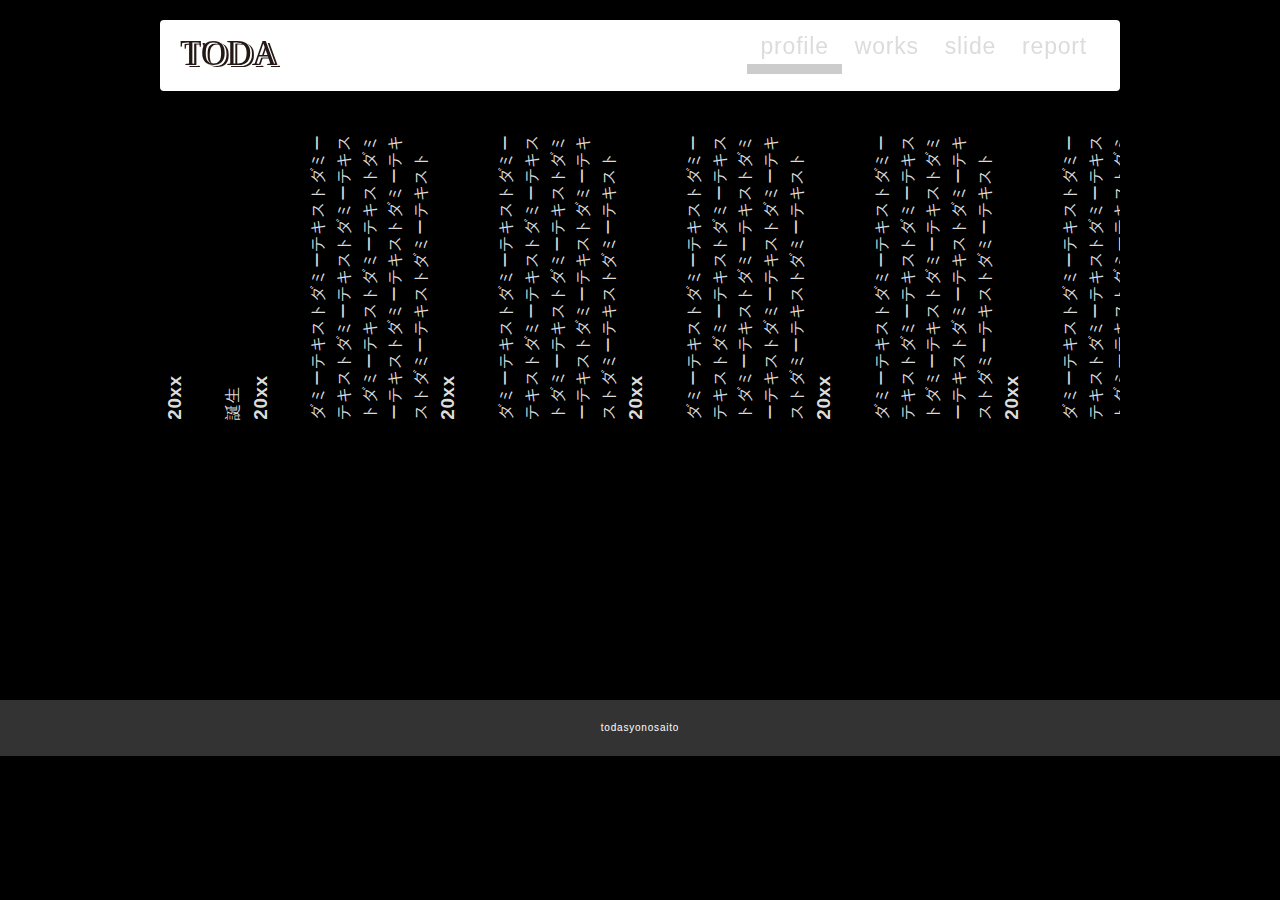
==== profile.html @ 73a9586e "7/13 16:22" ====
<!DOCTYPE html>
<html lang="ja">
  <head>
    <meta charset="UTF-8" />
    <meta http-equiv="X-UA-Compatible" content="IE=edge" />
    <meta name="viewport" content="width=device-width, initial-scale=1.0" />
    <link rel="stylesheet" href="./css/style.css" />

    <!-- cdnからjquery読み込み -->
    <script
      src="https://code.jquery.com/jquery-3.6.0.js"
      integrity="sha256-H+K7U5CnXl1h5ywQfKtSj8PCmoN9aaq30gDh27Xc0jk="
      crossorigin="anonymous"
    ></script>
    <script src="./js/main.js"></script>
    <title>プロフィールページ</title>
  </head>
  <body class="contents_page">
    <header>
      <div class="inner">
        <div id="menu_btn"></div>
        <p id="header_logo">
          <a href="./index.html"><img src="./images/logo_website_toda333.svg" alt="" /></a>
        </p>
        <ul id="global_menu">
          <li class="current"><a href="./profile.html">profile</a></li>
          <li><a href="./works.html">works</a></li>
          <li><a href="./slide.html">slide</a></li>
          <li><a href="./report.html">report</a></li>
        </ul>
      </div>
    </header>



    
    <div class="contents">
      <section>
        <div class="profile_container">
          <h3>20xx</h3>
          <div>誕生</div>
          <h3>20xx</h3>
          <div>
            ダミーテキストダミーテキストダミーテキストダミーテキストダミーテキストダミーテキストダミーテキストダミーテキストダミーテキストダミーテキストダミーテキストダミーテキスト
          </div>
          <h3>20xx</h3>
          <div>
            ダミーテキストダミーテキストダミーテキストダミーテキストダミーテキストダミーテキストダミーテキストダミーテキストダミーテキストダミーテキストダミーテキストダミーテキスト
          </div>
          <h3>20xx</h3>
          <div>
            ダミーテキストダミーテキストダミーテキストダミーテキストダミーテキストダミーテキストダミーテキストダミーテキストダミーテキストダミーテキストダミーテキストダミーテキスト
          </div>
          <h3>20xx</h3>
          <div>
            ダミーテキストダミーテキストダミーテキストダミーテキストダミーテキストダミーテキストダミーテキストダミーテキストダミーテキストダミーテキストダミーテキストダミーテキスト
          </div>
          <h3>20xx</h3>
          <div>
            ダミーテキストダミーテキストダミーテキストダミーテキストダミーテキストダミーテキストダミーテキストダミーテキストダミーテキストダミーテキストダミーテキストダミーテキスト
          </div>
          <h3>20xx</h3>
          <div>
            ダミーテキストダミーテキストダミーテキストダミーテキストダミーテキストダミーテキストダミーテキストダミーテキストダミーテキストダミーテキストダミーテキストダミーテキスト
          </div>
          <h3>20xx</h3>
          <div>
            ダミーテキストダミーテキストダミーテキストダミーテキストダミーテキストダミーテキストダミーテキストダミーテキストダミーテキストダミーテキストダミーテキストダミーテキスト
          </div>
          <h3>20xx</h3>
          <div>
            ダミーテキストダミーテキストダミーテキストダミーテキストダミーテキストダミーテキストダミーテキストダミーテキストダミーテキストダミーテキストダミーテキストダミーテキスト
          </div>
          <h3>20xx</h3>
          <div>
            ダミーテキストダミーテキストダミーテキストダミーテキストダミーテキストダミーテキストダミーテキストダミーテキストダミーテキストダミーテキストダミーテキストダミーテキスト
          </div>
          <h3>20xx</h3>
          <div>
            ダミーテキストダミーテキストダミーテキストダミーテキストダミーテキストダミーテキストダミーテキストダミーテキストダミーテキストダミーテキストダミーテキストダミーテキスト
          </div>
          <h3>20xx</h3>
          <div>
            ダミーテキストダミーテキストダミーテキストダミーテキストダミーテキストダミーテキストダミーテキストダミーテキストダミーテキストダミーテキストダミーテキストダミーテキスト
          </div>
          <h3>20xx</h3>
          <div>
            ダミーテキストダミーテキストダミーテキストダミーテキストダミーテキストダミーテキストダミーテキストダミーテキストダミーテキストダミーテキストダミーテキストダミーテキスト
          </div>
        </div>
      </section>
    </div>

    <footer>todasyonosaito</footer>
  </body>
</html>
---- css/style.css ----
@charset "UTF-8";
/*======================================================
基本 全体の設定
======================================================*/
* {
  box-sizing: border-box;
  margin: 0;
  padding: 0;
}

html,
body {
  height: 100%;
  font-feature-settings: "palt";
  background-color: rgb(0, 0, 0);
  position: relative;
}

body {
  font-size: 16px;
  line-height: 1.6;
  font-family: "游ゴシック体", YuGothic, "游ゴシック", "Yu Gothic", "ヒラギノ角ゴ ProN W3", "Hiragino Kaku Gothic ProN", "メイリオ", Meiryo, sans-serif;
  color: #dcdcdc;
  letter-spacing: 0.05em;
}

a {
  color: inherit;
  transition: 0.3s all;/* 値が変わった場合、0.3秒かけて変化する */
}

/* a:hoverはマウスオーバーしたときのセレクタ */
a:hover {
  opacity: 0.7;
}

/* 画像は親要素からはみ出さないように最大幅を100%に */
img {
  max-width: 100%;
  height: auto;
}

/* リストの先頭に・がつかないように */
li {
  list-style: none;
}

@media (min-width: 901px) {
  .sp_only {
    display: none !important;
  }
}

@media (max-width: 900px) {
  .pc_only {
    display: none !important;
  }
}




/*======================================================
header
======================================================*/
header {
  position: fixed;/* position: fixedにするとスクロールしても同じ位置に表示される */
  z-index: 2; /* z-indexはレイヤーの前後関係。数字が大きくなるほど手前 */
  max-width: 1000px;/* max-widthは最大幅 ウィンドウが小さくなればそれに合わせてせまくなる */
  top: 0;
  left: 0;
  right: 0;
  margin: auto;
}

header a {
  display: block;
  text-decoration: none;/* a要素にもともと付く下線をなしに */
}

header .inner {
  background-color: #fff;
  position: relative;
  display: flex;
  justify-content: space-between;
  padding: 15px 20px;
  box-shadow: 0px 0px 5px rgba(0, 0, 0, 0.35);
  border-radius: 4px;
  margin: 20px;
}

/* ロゴ */
#header_logo img {
  display: block;
  width: 100px;
}

/* メニュー */
#global_menu {
  display: flex;
  font-size: 23px;
  position: relative;
}



#global_menu a {
  padding: 0px 13px;
  line-height: 1;
  position: relative;
}

#global_menu li {
  position: relative;
}

#global_menu li.current::before {
  content: "";
  bottom: 2px;
  position: absolute;
  width: 100%;
  height: 10px;
  background-color: #ccc;
}

#menu_btn{
  position: absolute;
  width: 40px;
  height: 40px;
  border-radius: 20px;
  right: 10px;
  top: 7px;
  background-color: #ccc;
  z-index: 30;
  cursor: pointer;
  display: none;
}

/* レスポンシブ */
@media (max-width: 900px) {
  header .inner {
    flex-direction: column;
  }

  #global_menu {
    flex-direction: column;
    display: none;
  }

  .open_menu #global_menu {
    display: flex;
  }

  #global_menu li a{
    padding: 10px 0;
    text-align: center;
  }

  #menu_btn{
    display: block;
  }
}

/*======================================================
footer
======================================================*/
footer {
  background-color: #333;
  color: #fff;
  text-align: center;
  padding: 20px;
  font-size: 10px;
}


/*======================================================
コンテンツ共通
======================================================*/

body.contents_page {/* classにcontents_pageが指定されているbodyタグ */
  padding-top: 100px;
}

.sec{
  margin-bottom: 40px;
}

.contents {
  max-width: 1000px;
  min-height: 600px;
  padding: 20px;
  margin: auto;
}

/* =================================================
トップページ
================================================= */
.top_eye_catch {
  height: 500px;
  color: rgb(255, 247, 247);
  font-weight: bold;
  background-image: url(../images/top.jpg);/* 背景画像 */
  background-size: cover;/* 背景画像のサイズ 要素いっぱいに表示 */
  background-position: center center;/* 背景画像の位置 */
  background-attachment: fixed;/* スクロールしたときの背景画像の位置 固定 */
  
  /* 上下左右中央テクニック https://ics.media/entry/17522/ */
  display: flex;
  align-items: center;
  justify-content: center;
}

.link_menu{
  padding-top: 10px;
}

.each_link{
  display: flex;
}

.each_link .link_pic{
  width: 200px;
}

.each_link .link_txt{
  margin-left: 30px;
  flex: 1;
}

.each_link .link_title{
  font-weight: bold;
  padding-bottom: 5px;
  margin-bottom: 5px;
  border-bottom: 1px solid #333;
}

a.link_btn{
  text-decoration: none;
  font-weight: bold;
  display: block;
  margin: 30px 0;
  border: 2px solid rgb(255, 255, 255);
  padding: 5px;
  text-align: center;
  border-radius: 50px;
  width: 200px;
}

a.link_btn:hover{/* classがlink_btnのaタグのマウスオーバー時 */
  opacity: 1;/* 半透明にならないように上書き */
  border-radius: 0;
  color: #fff;
  background-color: rgb(164, 164, 164);
}

/* =================================================
worksページ
================================================= */

.thumb_list {
  display: flex;
  flex-wrap: wrap;
  margin: 0 -10px;
}

.thumb_list li {
  width: 25%;
  padding: 10px;
}

@media (max-width: 900px) {
  .thumb_list li {
    width: 50%;
  }
}

@media (max-width: 500px) {
  .thumb_list li {
    width: 100%;
  }
}

.thumb_list li a {
  display: block;
  height: 120px;
  border: 1px solid #ccc;
  opacity: 1;
  overflow: hidden;/* はみ出た部分は隠す */
}

.thumb_list li a img {
  display: block;
  width: 100%;
  height: 100%;
  object-fit: cover;
  object-position: center center;
  
  transition: 0.4s all;
}

/* マウスオーバー時、中の画像が1.3倍になって10度傾く */
.thumb_list li a:hover img{
  transform: scale(1.3) rotate(10deg);
}

/*======================================================
reportページ
======================================================*/

.report_eye_catch {
  height: 300px;
  background-image: url(../images/report.jpg);
  background-size: cover;
  background-position: center center;
  display: flex;
  align-items: center;
  justify-content: center;
  color: #fff;
  font-weight: bold;
}

.report {
  border: 1px solid #ccc;
  padding: 40px;
}

.report .outline {
  margin-bottom: 40px;
  display: flex;
}

@media (max-width: 900px) {
  .report .outline {
    display: block;
  }
}

.report .outline .pic {
  width: 45%;
  border: 3px solid #999;
}

.report .outline .txt {
  flex: 1;
  padding-left: 20px;
}

.report h1 {
  margin-bottom: 20px;
  padding-left: 10px;
  border-left: 5px solid #ff9a02;
}

.ex_link {
  display: inline-block;
  position: relative;
  padding: 4px;
  padding-left: 26px;
}

.ex_link::before {
  box-sizing: border-box;
  content: "";
  display: block;
  width: 20px;
  height: 14px;
  border: 3px solid #666;
  border-radius: 3px;
  position: absolute;
  left: 0;
  top: 0;
  bottom: 0;
  margin: auto;
}

/* =================================================
profileページ
================================================= */
.profile_container{
  writing-mode: sideways-lr;
  width: 100%;
  height: 300px;
  overflow: auto;
}

.profile_container h3{
  margin-right: 30px;
}



/*======================================================
汎用
======================================================*/
.mb_m {
  margin-bottom: 20px;
}
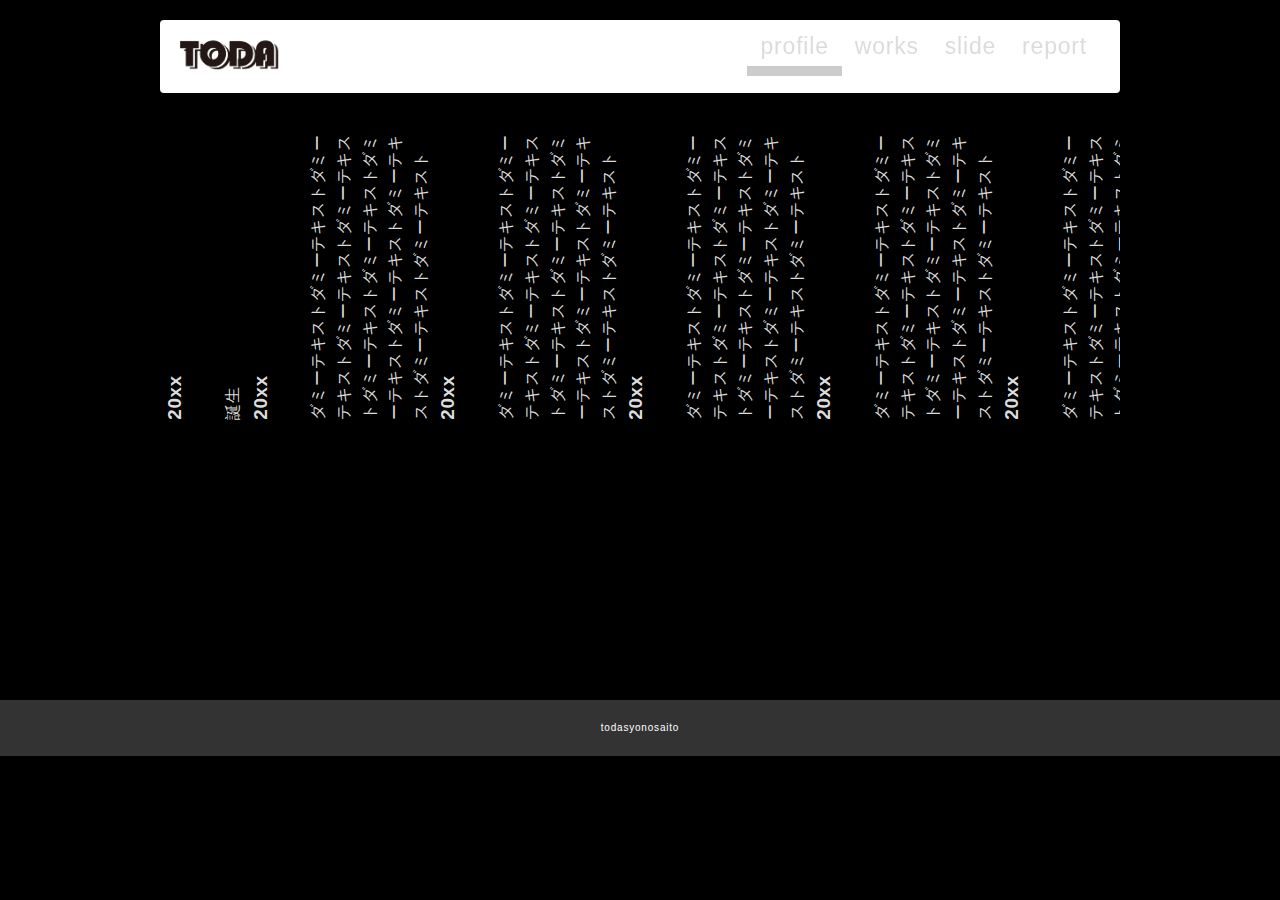
==== commit 6dcd6a39: "7/14 0:38" ====
--- a/profile.html
+++ b/profile.html
@@ -20,7 +20,7 @@
       <div class="inner">
         <div id="menu_btn"></div>
         <p id="header_logo">
-          <a href="./index.html"><img src="./images/logo_website_toda333.svg" alt="" /></a>
+          <a href="./index.html"><img src="./images/logo_website_toda333.png" alt="" /></a>
         </p>
         <ul id="global_menu">
           <li class="current"><a href="./profile.html">profile</a></li>
--- a/css/style.css
+++ b/css/style.css
@@ -199,8 +199,8 @@
   height: 500px;
   color: rgb(255, 247, 247);
   font-weight: bold;
-  background-image: url(../images/top.jpg);/* 背景画像 */
-  background-size: cover;/* 背景画像のサイズ 要素いっぱいに表示 */
+  background-image: url(../images/top_todaatume02.jpg);/* 背景画像 */
+  background-size: 100%;/* 背景画像のサイズ 要素いっぱいに表示 */
   background-position: center center;/* 背景画像の位置 */
   background-attachment: fixed;/* スクロールしたときの背景画像の位置 固定 */
   
@@ -252,6 +252,9 @@
   color: #fff;
   background-color: rgb(164, 164, 164);
 }
+
+
+
 
 /* =================================================
 worksページ
@@ -373,6 +376,16 @@
   margin: auto;
 }
 
+/*///////////////*/
+
+	
+
+
+/*//////////*/
+
+
+
+
 /* =================================================
 profileページ
 ================================================= */
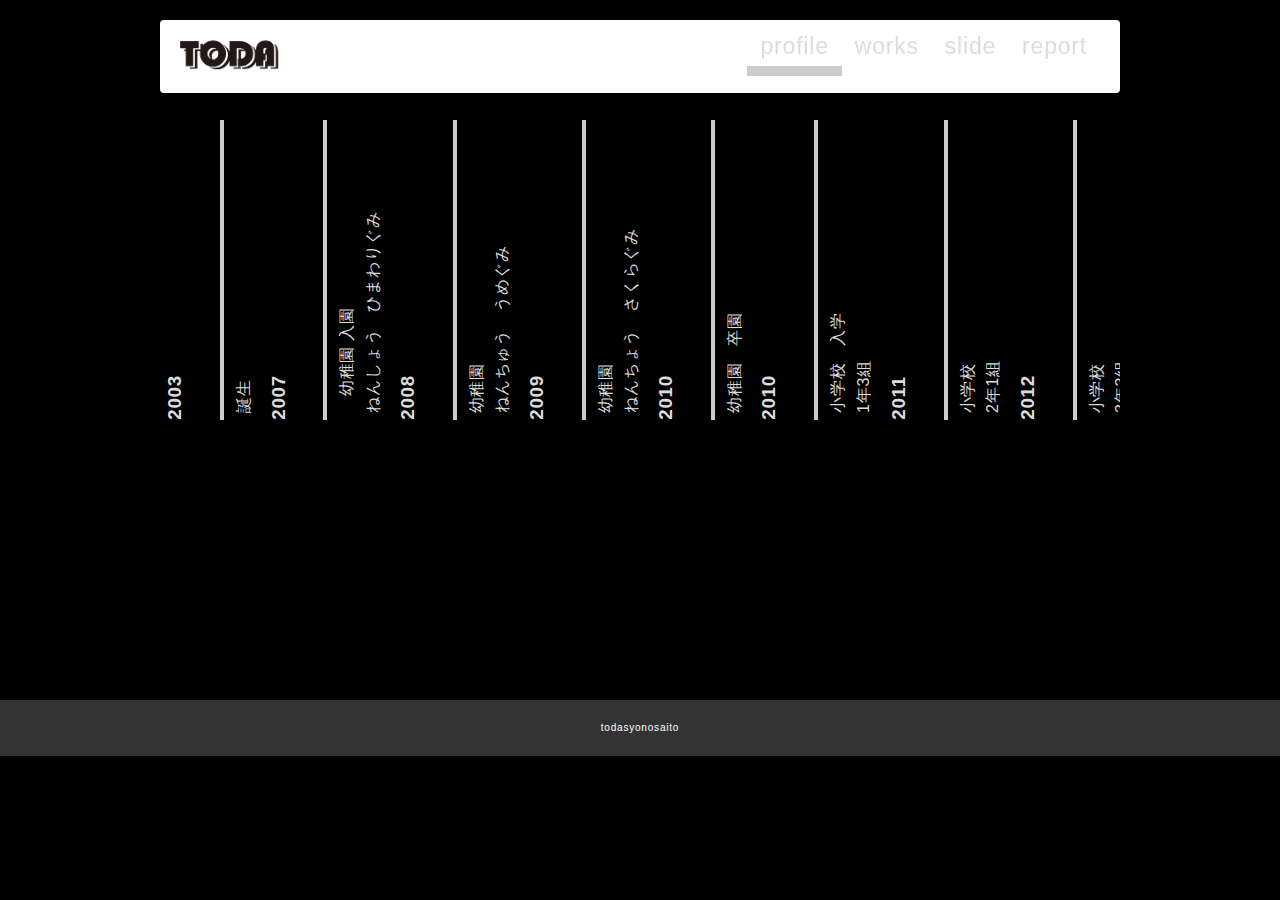
==== commit 2ef990f6: "profileの文字更新" ====
--- a/profile.html
+++ b/profile.html
@@ -37,60 +37,91 @@
     <div class="contents">
       <section>
         <div class="profile_container">
-          <h3>20xx</h3>
+          <h3>2003</h3>
           <div>誕生</div>
-          <h3>20xx</h3>
+          <h3>2007</h3>
           <div>
-            ダミーテキストダミーテキストダミーテキストダミーテキストダミーテキストダミーテキストダミーテキストダミーテキストダミーテキストダミーテキストダミーテキストダミーテキスト
+          　幼稚園 入園   <br>ねんしょう　ひまわりぐみ  </div>
+          <h3>2008</h3>
+          <div>
+          幼稚園   <br>ねんちゅう　うめぐみ
           </div>
-          <h3>20xx</h3>
+          <h3>2009</h3>
           <div>
-            ダミーテキストダミーテキストダミーテキストダミーテキストダミーテキストダミーテキストダミーテキストダミーテキストダミーテキストダミーテキストダミーテキストダミーテキスト
+          幼稚園   <br>ねんちょう　さくらぐみ
           </div>
-          <h3>20xx</h3>
+          <h3>2010</h3>
           <div>
-            ダミーテキストダミーテキストダミーテキストダミーテキストダミーテキストダミーテキストダミーテキストダミーテキストダミーテキストダミーテキストダミーテキストダミーテキスト
+            幼稚園　卒園
           </div>
-          <h3>20xx</h3>
+          
+          <h3>2010</h3>
           <div>
-            ダミーテキストダミーテキストダミーテキストダミーテキストダミーテキストダミーテキストダミーテキストダミーテキストダミーテキストダミーテキストダミーテキストダミーテキスト
+            小学校　入学　<br>1年3組
           </div>
-          <h3>20xx</h3>
+          <h3>2011</h3>
           <div>
-            ダミーテキストダミーテキストダミーテキストダミーテキストダミーテキストダミーテキストダミーテキストダミーテキストダミーテキストダミーテキストダミーテキストダミーテキスト
+            小学校　<br>2年1組
           </div>
-          <h3>20xx</h3>
+          <h3>2012</h3>
           <div>
-            ダミーテキストダミーテキストダミーテキストダミーテキストダミーテキストダミーテキストダミーテキストダミーテキストダミーテキストダミーテキストダミーテキストダミーテキスト
+            小学校　<br>3年3組
           </div>
-          <h3>20xx</h3>
+          <h3>2013</h3>
           <div>
-            ダミーテキストダミーテキストダミーテキストダミーテキストダミーテキストダミーテキストダミーテキストダミーテキストダミーテキストダミーテキストダミーテキストダミーテキスト
+            小学校　<br>4年2組 <br> バスケットボールクラブに入る
           </div>
-          <h3>20xx</h3>
+          <h3>2014</h3>
           <div>
-            ダミーテキストダミーテキストダミーテキストダミーテキストダミーテキストダミーテキストダミーテキストダミーテキストダミーテキストダミーテキストダミーテキストダミーテキスト
+            小学校　<br>5年1組
           </div>
-          <h3>20xx</h3>
+          <h3>2015</h3>
           <div>
-            ダミーテキストダミーテキストダミーテキストダミーテキストダミーテキストダミーテキストダミーテキストダミーテキストダミーテキストダミーテキストダミーテキストダミーテキスト
+            小学校　<br>6年2組
           </div>
-          <h3>20xx</h3>
+          <h3>2015</h3>
           <div>
-            ダミーテキストダミーテキストダミーテキストダミーテキストダミーテキストダミーテキストダミーテキストダミーテキストダミーテキストダミーテキストダミーテキストダミーテキスト
+            小学校　卒業
           </div>
-          <h3>20xx</h3>
+          <h3>2016</h3>
           <div>
-            ダミーテキストダミーテキストダミーテキストダミーテキストダミーテキストダミーテキストダミーテキストダミーテキストダミーテキストダミーテキストダミーテキストダミーテキスト
+            中学校　<br>1年3組 <br>バレーボール部に入る <br>初めて出た試合で盛大にミスってそれ以降いじられてる <br>バレーボールの区総体で3位になる</div>
+          <h3>2017</h3>
+          <div>
+            中学校　<br>2年6組 <br>合唱コンクール（文化祭）で優勝する <br>バレーボールの区総体で3位になる<br>バレーボールの市総体で負けて悔しくて泣く</div>
+          
+           <h3>2018</h3>
+          <div>
+            中学校 卒業(2019年)<br>3年5組  <br>バレーボールの総体で区3位になる </div>
+           
+            <h3>2019</h3>
+           <div>
+            高校　入学　<br>1年1組<br>キャンパスナビゲーター部に入る<br>2年1組ほかのクラスと教室が遠すぎて友達作れないと思ってたけど意外とできた</div>
+           
+            <h3>2020</h3>
+            <div>
+            高校　<br>2年1組<br>オープンキャンパススタッフを何回かする<br>福島に語学研修しに行く</div>
+                
+            <h3>2021</h3>
+            <div>
+            高校 卒業(2022年)<br>3年1組
+            <br><br>Studio Order Focus.<br>副代表に就任する</div>
+
+            <h3>2022</h3>
+            <div>
+            大学　入学 </div>
+           
+            <h3>2022~</h3>
+            <div>
+            いろんなことをする</div>
+           
+
           </div>
-          <h3>20xx</h3>
-          <div>
-            ダミーテキストダミーテキストダミーテキストダミーテキストダミーテキストダミーテキストダミーテキストダミーテキストダミーテキストダミーテキストダミーテキストダミーテキスト
-          </div>
+          
         </div>
       </section>
     </div>
 
     <footer>todasyonosaito</footer>
   </body>
-</html>
+</html>--- a/css/style.css
+++ b/css/style.css
@@ -312,7 +312,7 @@
 
 .report_eye_catch {
   height: 300px;
-  background-image: url(../images/report.jpg);
+  background-image: url(../images/top_todaatume02.jpg);
   background-size: cover;
   background-position: center center;
   display: flex;
@@ -400,6 +400,11 @@
   margin-right: 30px;
 }
 
+.profile_container div{
+border-left: 4px solid #ccc;
+padding: 7px;
+}
+
 
 
 /*======================================================
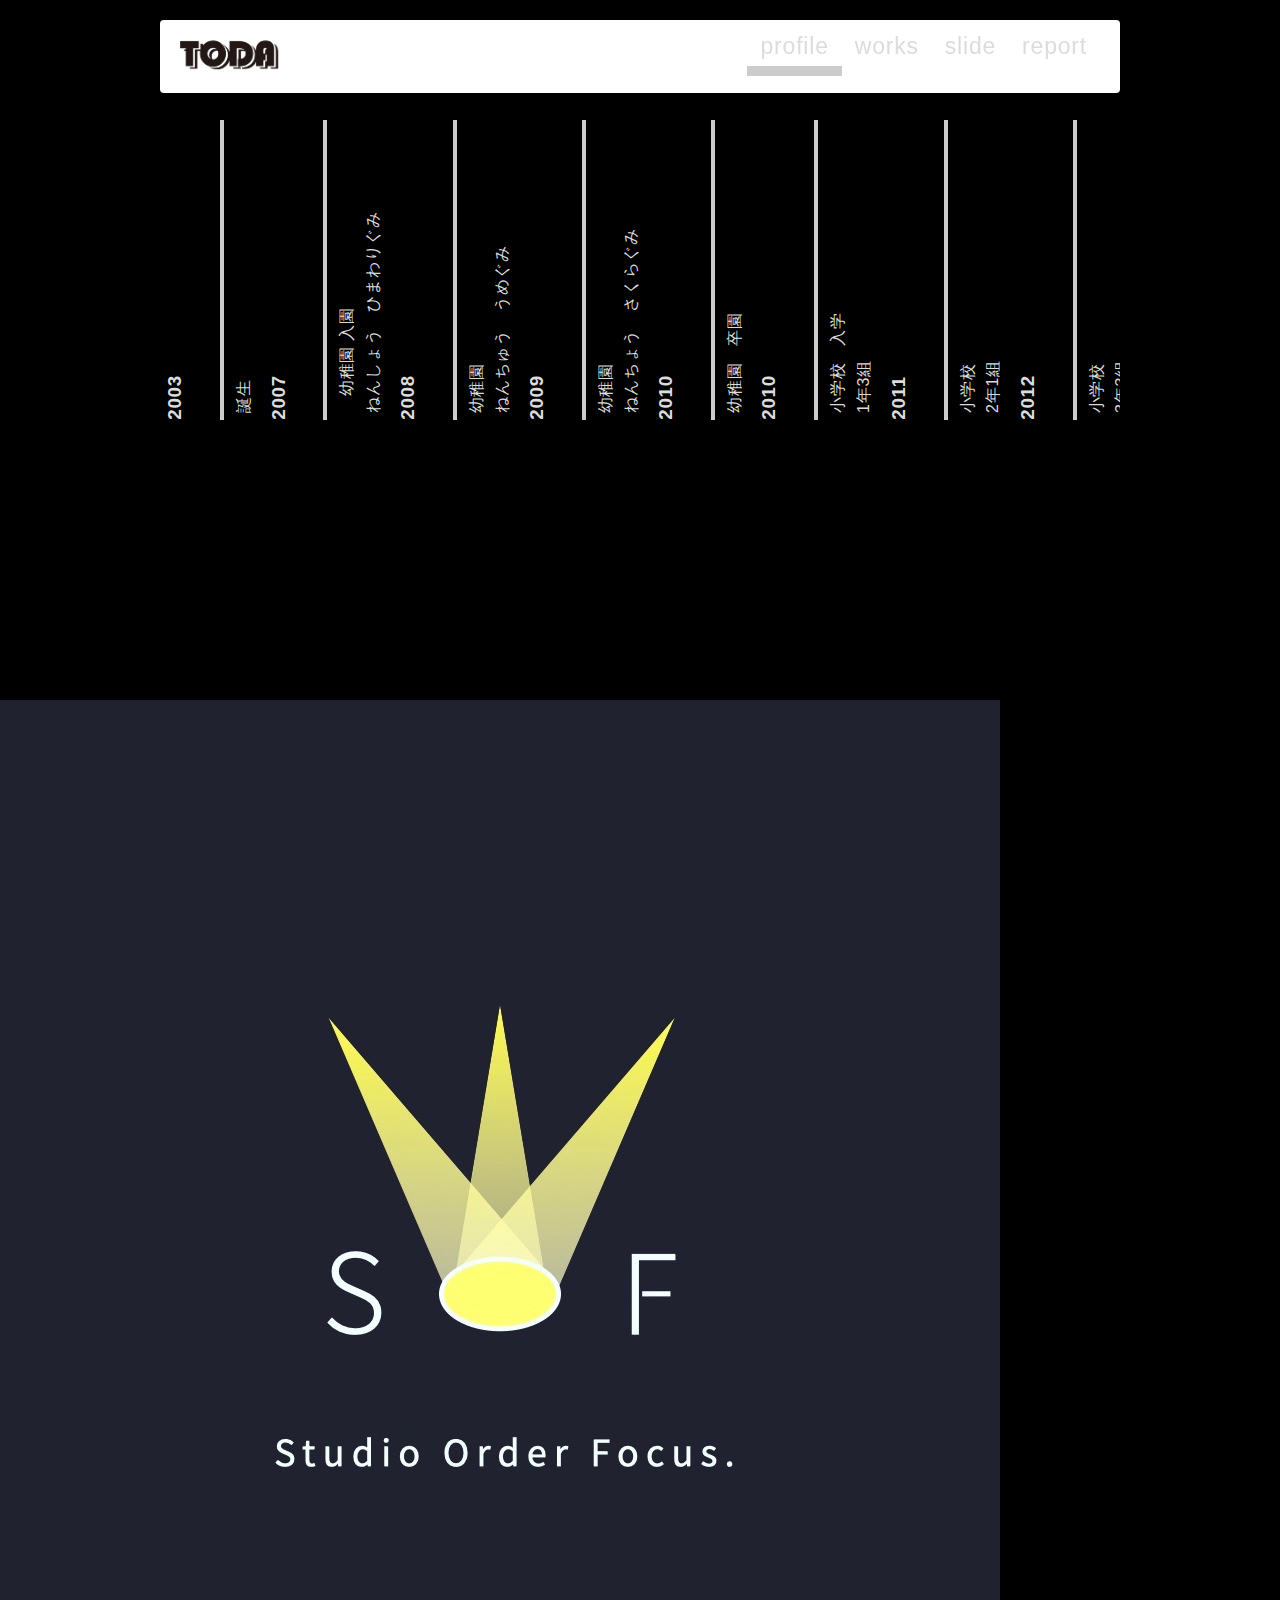
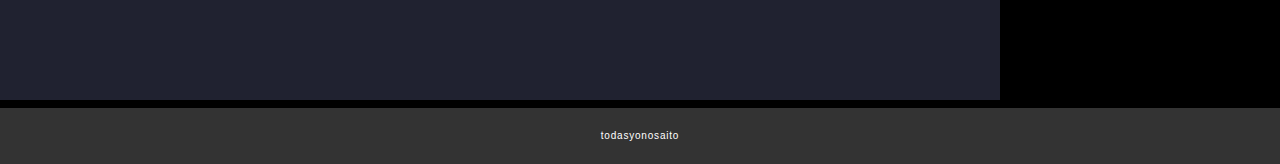
==== commit 80708e19: "7/20 16:30" ====
--- a/profile.html
+++ b/profile.html
@@ -120,7 +120,13 @@
           
         </div>
       </section>
-    </div>
+ 
+
+    <li>
+      <a href="./images/work_sof.jpg" data-lity
+        ><img src="./images/work_sof.jpg" alt="サムネイル"
+      /></a>
+    </li>
 
     <footer>todasyonosaito</footer>
   </body>
--- a/css/style.css
+++ b/css/style.css
@@ -235,6 +235,7 @@
 }
 
 a.link_btn{
+ font-family: sans-serif;
   text-decoration: none;
   font-weight: bold;
   display: block;
@@ -407,6 +408,7 @@
 
 
 
+
 /*======================================================
 汎用
 ======================================================*/
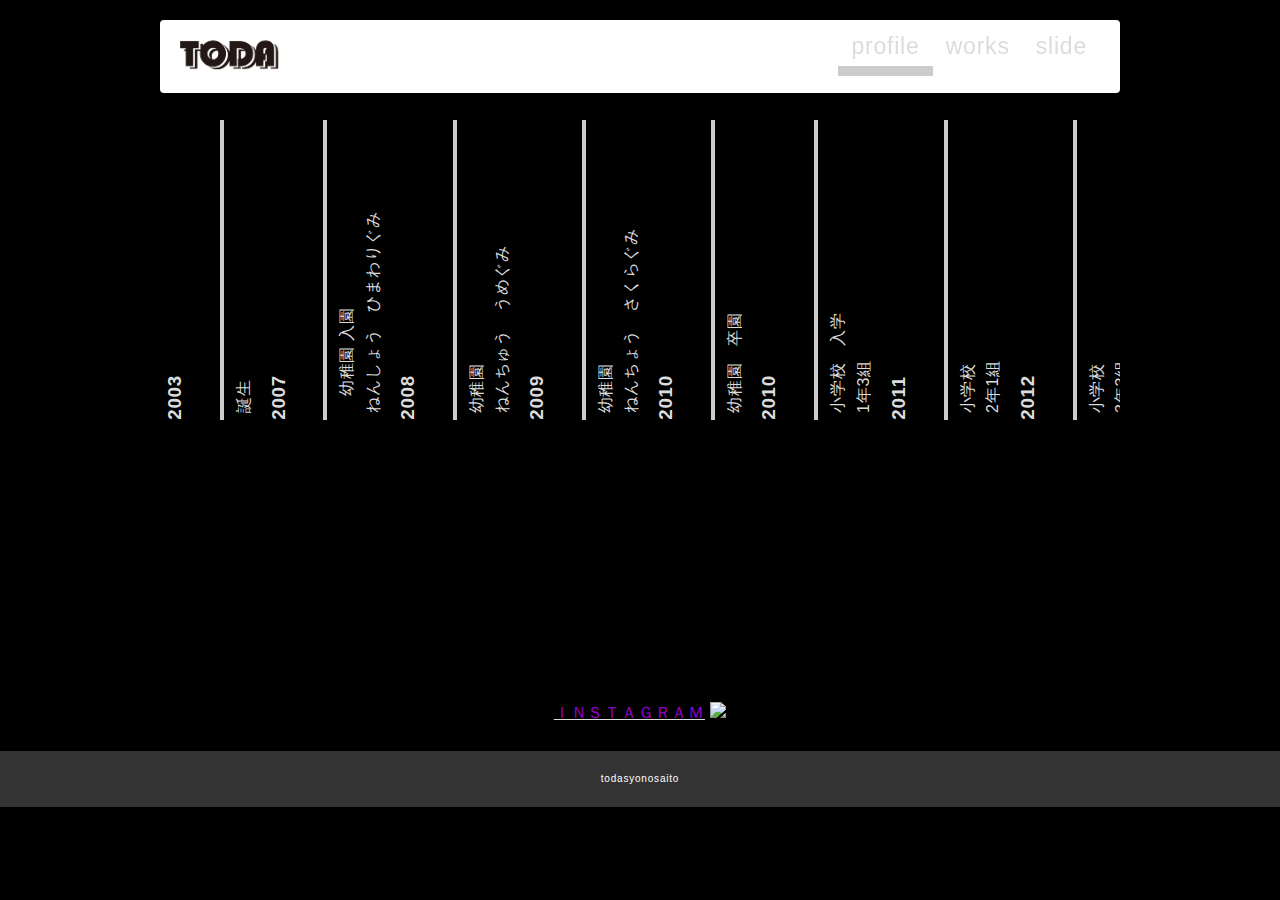
==== commit 6f47ad56: "7/24 3:25" ====
--- a/profile.html
+++ b/profile.html
@@ -26,7 +26,7 @@
           <li class="current"><a href="./profile.html">profile</a></li>
           <li><a href="./works.html">works</a></li>
           <li><a href="./slide.html">slide</a></li>
-          <li><a href="./report.html">report</a></li>
+        
         </ul>
       </div>
     </header>
@@ -121,13 +121,17 @@
         </div>
       </section>
  
+  
+      
+   <div class style="text-align: center">
+      <a href="https://instagram.com/to_da_3?r=nametag" data-lity>  <font color="#9400d3">ＩＮＳＴＡＧＲＡＭ</font></a>
+      <img src="./images/toda_sotuaru_atume.jpg">  
+    </a>
 
-    <li>
-      <a href="./images/work_sof.jpg" data-lity
-        ><img src="./images/work_sof.jpg" alt="サムネイル"
-      /></a>
-    </li>
+  </div>
+  <br>
 
     <footer>todasyonosaito</footer>
   </body>
-</html>+</html>
+
--- a/css/style.css
+++ b/css/style.css
@@ -265,11 +265,16 @@
   display: flex;
   flex-wrap: wrap;
   margin: 0 -10px;
+  
 }
 
 .thumb_list li {
   width: 25%;
   padding: 10px;
+}
+
+.bun_list{
+  margin-left: 8%;
 }
 
 @media (max-width: 900px) {
@@ -300,6 +305,11 @@
   object-position: center center;
   
   transition: 0.4s all;
+}
+
+.div{ 
+  margin-left: 20px;
+
 }
 
 /* マウスオーバー時、中の画像が1.3倍になって10度傾く */
@@ -409,6 +419,7 @@
 
 
 
+
 /*======================================================
 汎用
 ======================================================*/
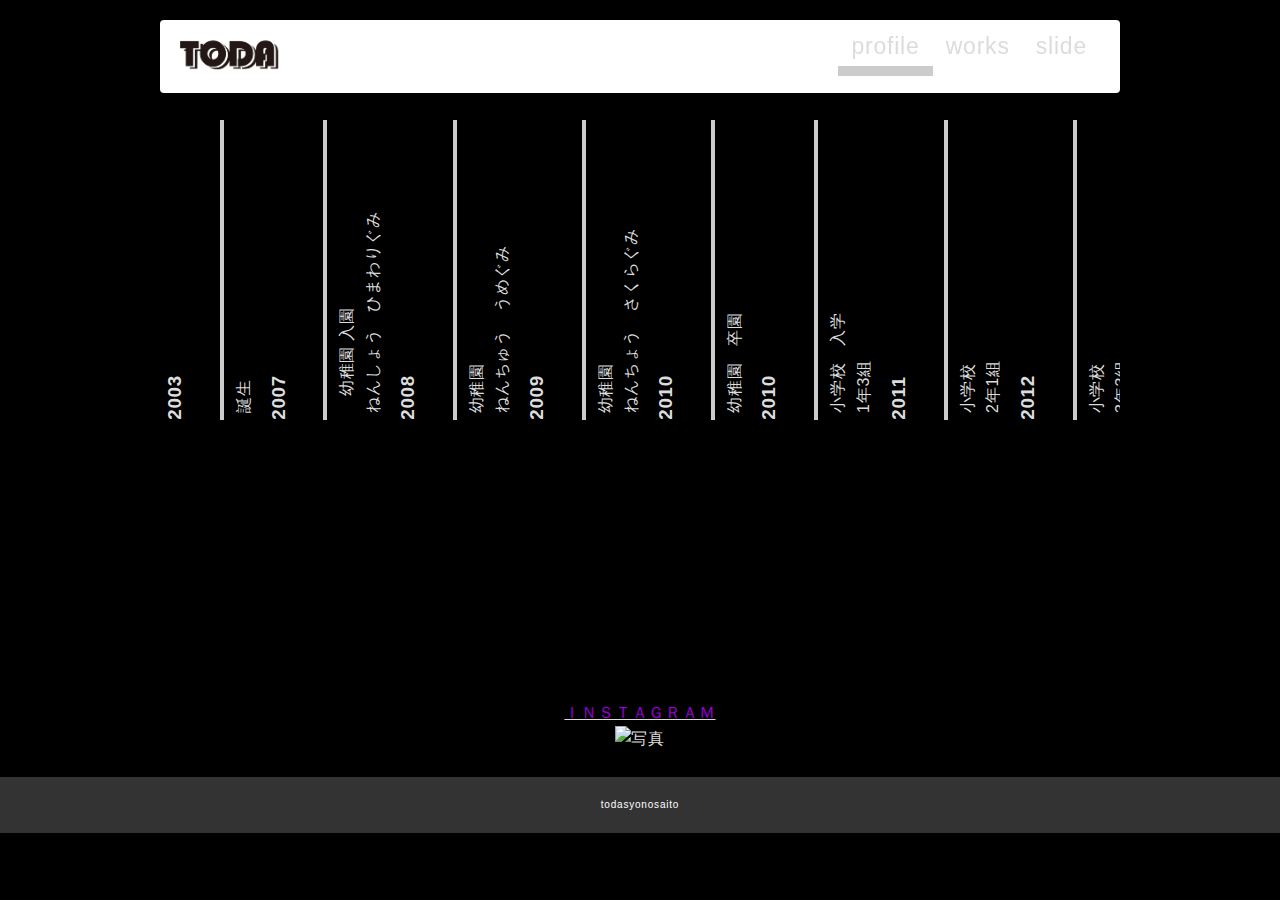
==== commit 2bddbd04: "7/24 23:34" ====
--- a/profile.html
+++ b/profile.html
@@ -125,7 +125,10 @@
       
    <div class style="text-align: center">
       <a href="https://instagram.com/to_da_3?r=nametag" data-lity>  <font color="#9400d3">ＩＮＳＴＡＧＲＡＭ</font></a>
-      <img src="./images/toda_sotuaru_atume.jpg">  
+      </div>
+      <div style="text-align: center;">
+      <img src="./images/toda_sotuaru_atume.jpg" alt="写真" width="60% height="60%">  
+    </div>
     </a>
 
   </div>
--- a/css/style.css
+++ b/css/style.css
@@ -428,3 +428,32 @@
 }
 
 
+
+/*======================================================
+マウスストーカー
+======================================================*/
+#mousepoint{
+  position: fixed;
+  transition: 0.3s;/* 追随してくるときのスピードに関係 */
+  transition-timing-function: ease-out; 
+  pointer-events: none;
+  z-index: 200;
+  top: 0;
+  left: 0;
+}
+
+#circle{
+  position: absolute;
+  width: 25px;/* 通常時の円の幅 */
+  height: 25px;/* 通常時の円の高さ */
+  border-radius: 50%;
+  transition: 0.2s all;
+  transform: translate(-50%,-50%);
+  background: rgba(255, 255, 255, 0.5);/* 通常時の円の色と透明度 */
+}
+
+#mousepoint.ahover #circle{
+  width: 50px;/* リンクに重なったときの円の幅 */
+  height: 50px;/* リンクに重なったときの円の高さ */
+  background: rgba(255, 0, 0, 0.5);/* リンクに重なったときの円の色と透明度 */
+}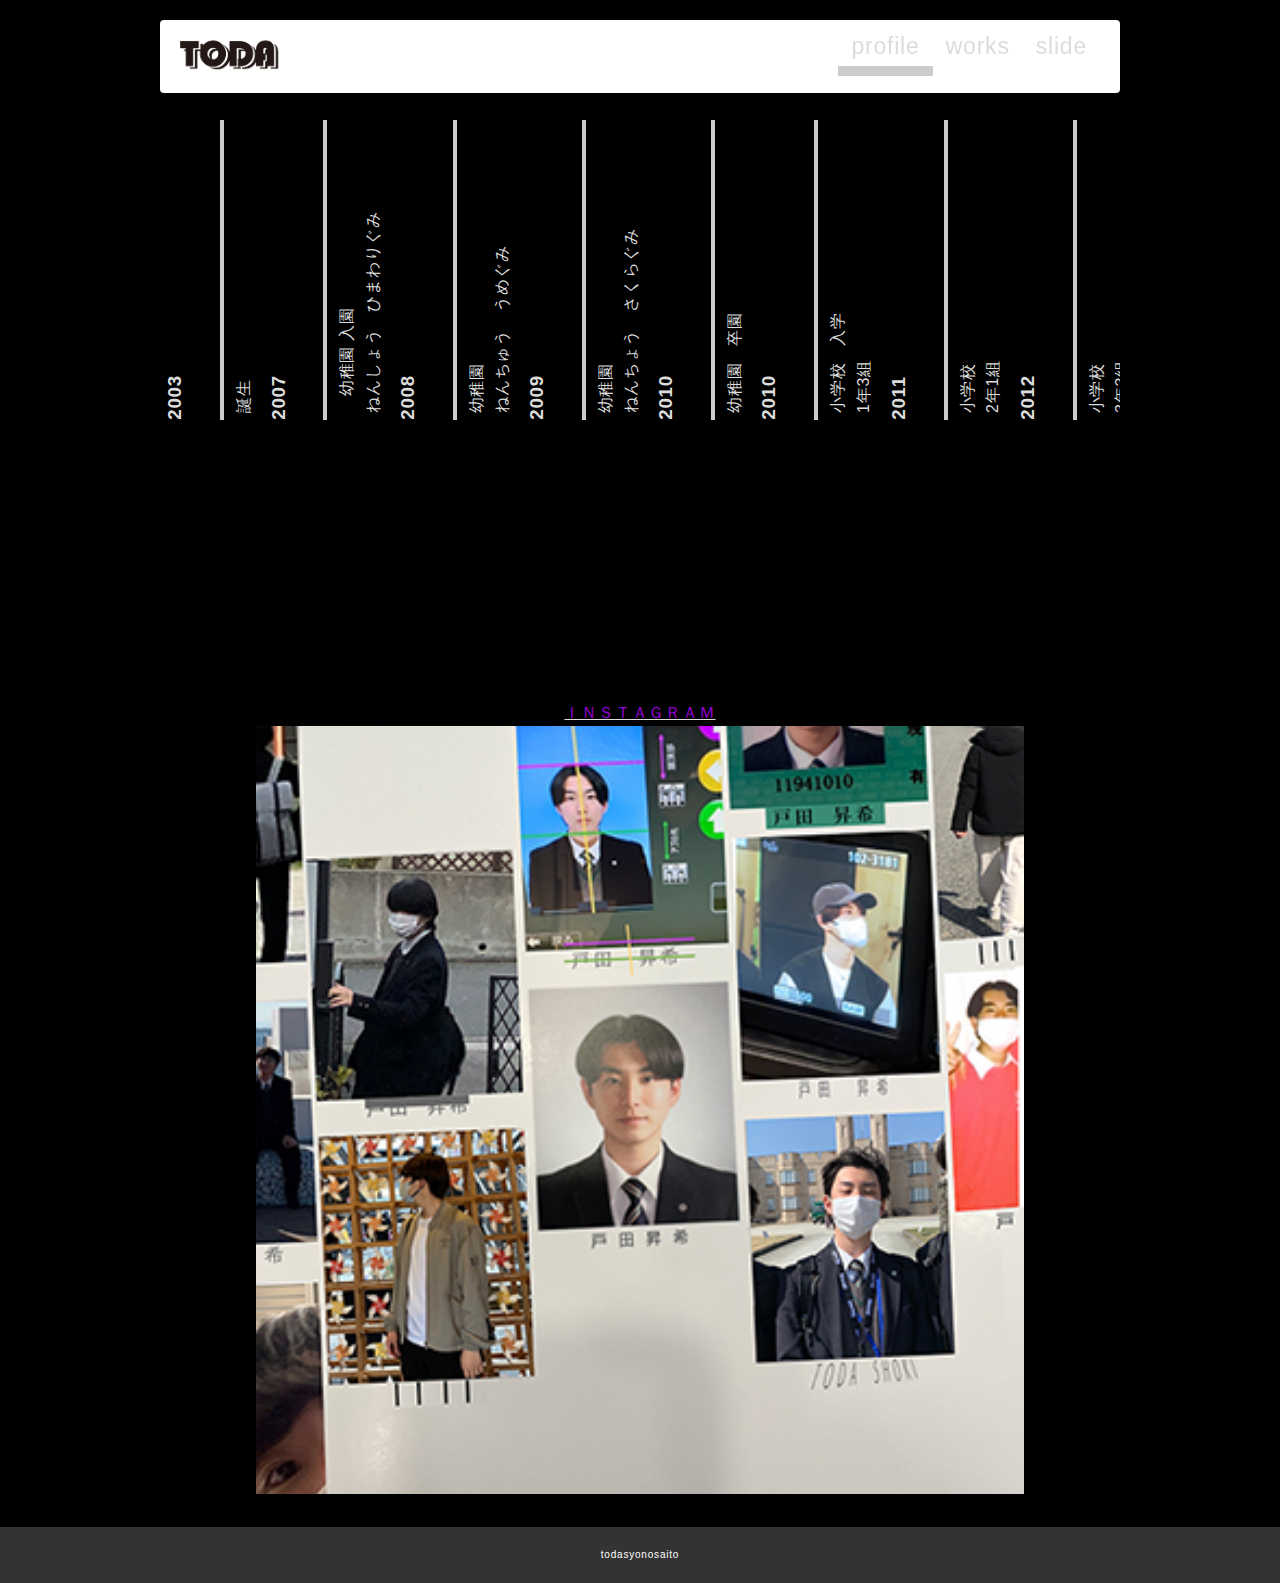
==== commit d6bfc821: "7・29　2:28" ====
--- a/profile.html
+++ b/profile.html
@@ -127,7 +127,7 @@
       <a href="https://instagram.com/to_da_3?r=nametag" data-lity>  <font color="#9400d3">ＩＮＳＴＡＧＲＡＭ</font></a>
       </div>
       <div style="text-align: center;">
-      <img src="./images/toda_sotuaru_atume.jpg" alt="写真" width="60% height="60%">  
+      <img src="./images/100_toda_sotuaru_atume.png" alt="写真" width="60% height="60%">  
     </div>
     </a>
 
--- a/css/style.css
+++ b/css/style.css
@@ -130,7 +130,7 @@
   border-radius: 20px;
   right: 10px;
   top: 7px;
-  background-color: #ccc;
+  background-color: rgb(204, 204, 204);
   z-index: 30;
   cursor: pointer;
   display: none;
@@ -199,7 +199,7 @@
   height: 500px;
   color: rgb(255, 247, 247);
   font-weight: bold;
-  background-image: url(../images/top_todaatume02.jpg);/* 背景画像 */
+  background-image: url(../images/100_top_todaatume02.png);/* 背景画像 */
   background-size: 100%;/* 背景画像のサイズ 要素いっぱいに表示 */
   background-position: center center;/* 背景画像の位置 */
   background-attachment: fixed;/* スクロールしたときの背景画像の位置 固定 */
@@ -323,7 +323,7 @@
 
 .report_eye_catch {
   height: 300px;
-  background-image: url(../images/top_todaatume02.jpg);
+  background-image: url(../images/100_top_todaatume02.png);
   background-size: cover;
   background-position: center center;
   display: flex;
@@ -449,11 +449,11 @@
   border-radius: 50%;
   transition: 0.2s all;
   transform: translate(-50%,-50%);
-  background: rgba(255, 255, 255, 0.5);/* 通常時の円の色と透明度 */
+  background: rgba(253, 255, 205, 0.5);/* 通常時の円の色と透明度 */
 }
 
 #mousepoint.ahover #circle{
   width: 50px;/* リンクに重なったときの円の幅 */
   height: 50px;/* リンクに重なったときの円の高さ */
-  background: rgba(255, 0, 0, 0.5);/* リンクに重なったときの円の色と透明度 */
+  background: rgba(244, 255, 26, 0.5);/* リンクに重なったときの円の色と透明度 */
 }